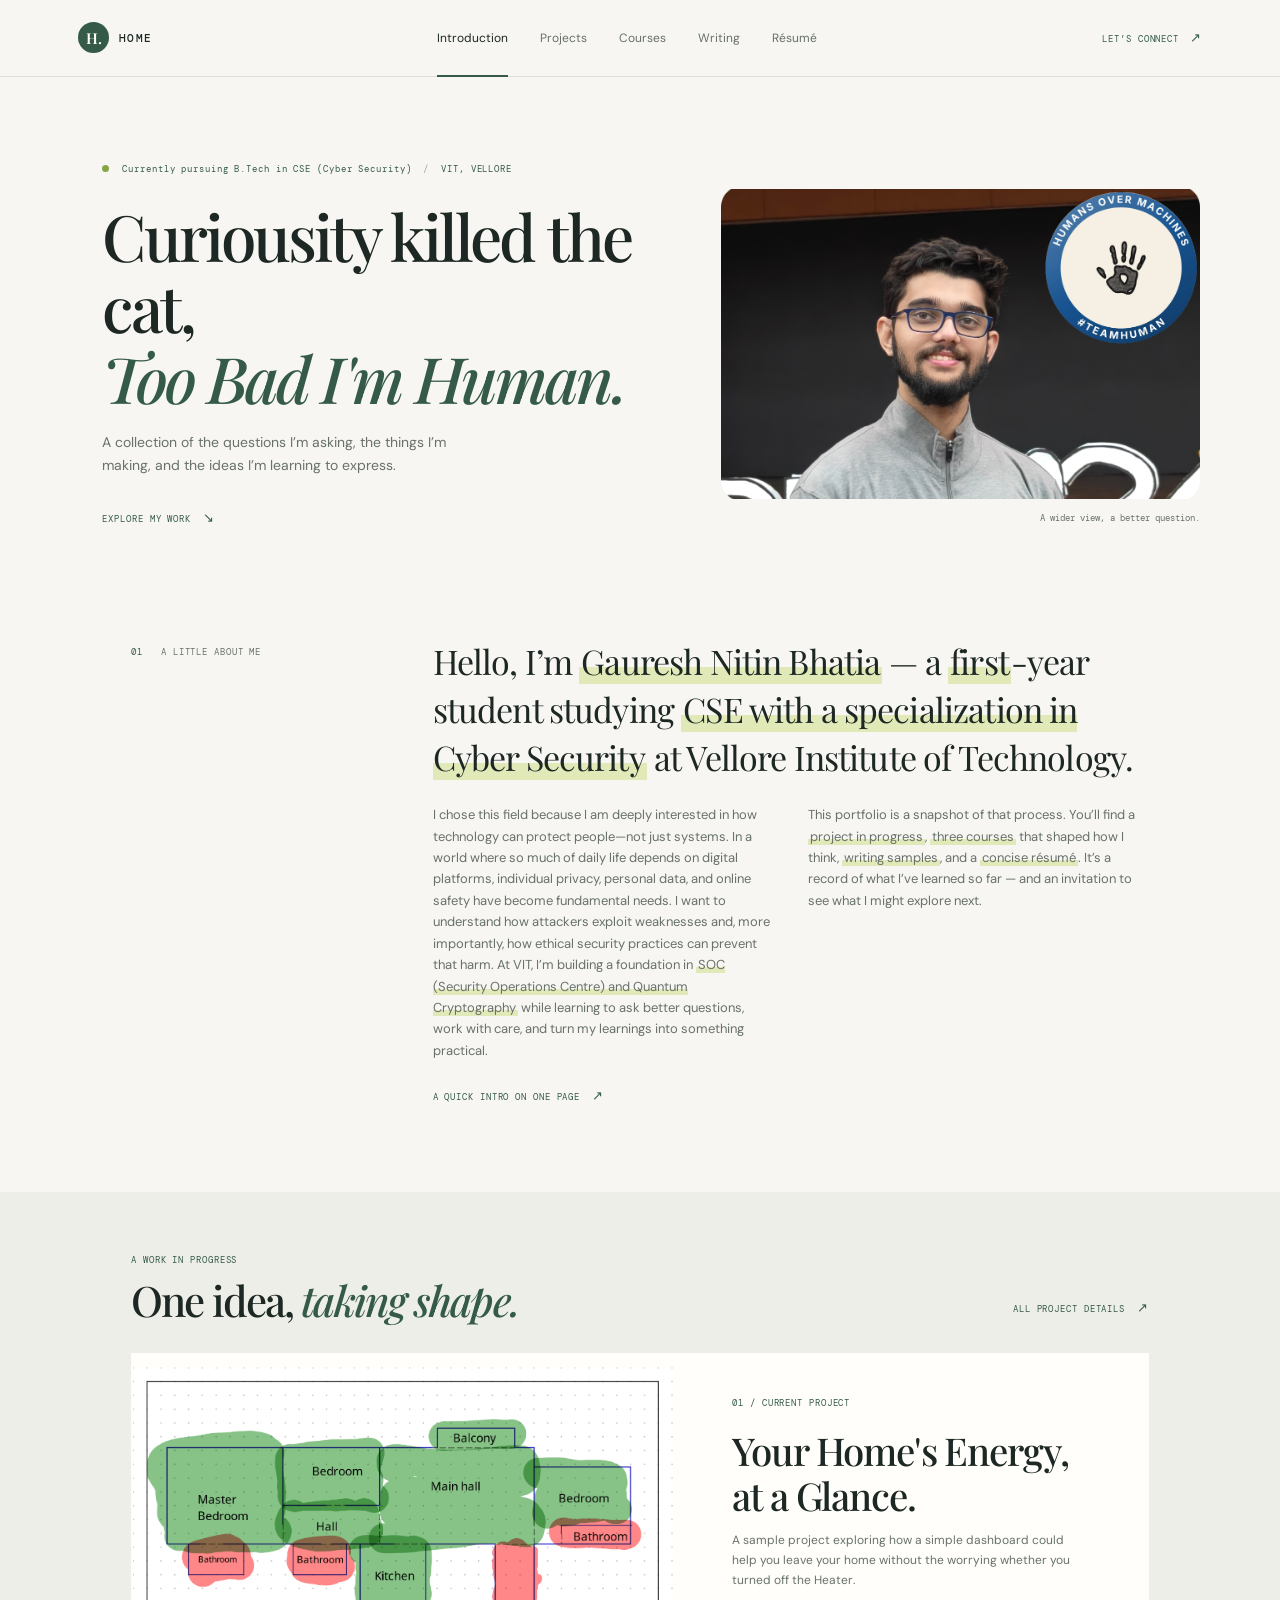
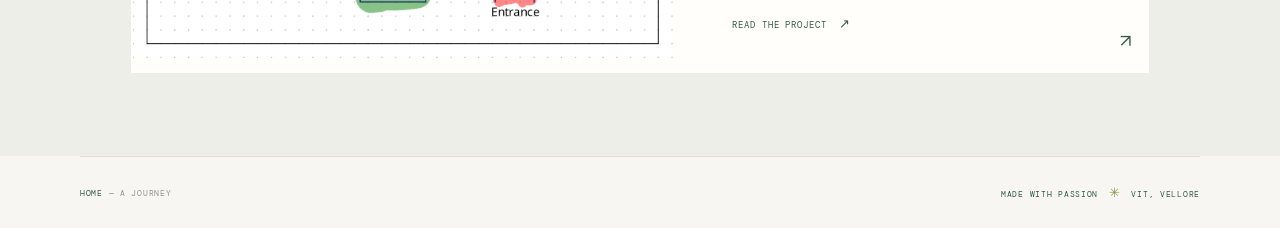
==== index.html @ a7b04013 "Index content finalized" ====
<!doctype html>
<html lang="en">
  <head>
    <meta charset="utf-8">
    <meta name="viewport" content="width=device-width, initial-scale=1">
    <meta name="description" content="A student portfolio introducing its author, interests, and selected work.">
    <title>Introduction — Home</title>
    <link rel="preconnect" href="https://fonts.googleapis.com">
    <link rel="preconnect" href="https://fonts.gstatic.com" crossorigin>
    <link href="https://fonts.googleapis.com/css2?family=DM+Mono:wght@400;500&family=DM+Sans:wght@400;500;600;700&family=Playfair+Display:wght@500;600;700&display=swap" rel="stylesheet">
    <link rel="stylesheet" href="styles.css">
  </head>
  <body>
    <header class="site-header">
      <a class="wordmark" href="index.html" aria-label="Home"><span class="wordmark-mark">H.</span> HOME</a>
      <nav class="site-nav" aria-label="Main navigation">
        <a class="active" aria-current="page" href="index.html">Introduction</a>
        <a href="projects.html">Projects</a>
        <a href="courses.html">Courses</a>
        <a href="writing.html">Writing</a>
        <a href="resume.html">Résumé</a>
      </nav>
      <a class="header-note" href="mailto:hello@example.com">LET’S CONNECT <span aria-hidden="true">↗</span></a>
    </header>

    <main>
      <section class="hero page-shell">
        <div class="hero-copy">
          <p class="eyebrow"><span class="status-dot"></span> Currently pursuing B.Tech in CSE (Cyber Security) <span class="eyebrow-divider">/</span> VIT, VELLORE</p>
          <h1>Curiousity killed the cat,<br><em>Too Bad I'm Human.</em></h1>
          <p class="hero-deck">A collection of the questions I’m asking, the things I’m making, and the ideas I’m learning to express.</p>
          <a class="text-link" href="projects.html">EXPLORE MY WORK <span aria-hidden="true">↘</span></a>
        </div>
        <div class="hero-art">
          <img src="assets/Index_photo.png" alt="Portrait of a student wearing glasses and a gray jacket, with a Humans Over Machines team badge">
          <span class="image-caption">A wider view, a better question.</span>
        </div>
      </section>

      <section class="intro-section page-shell">
        <div class="section-label"><span>01</span> A LITTLE ABOUT ME</div>
        <div class="intro-content">
          <p class="intro-lead">Hello, I’m <mark>Gauresh Nitin Bhatia</mark> — a <mark>first</mark>-year student studying <mark> CSE with a specialization in Cyber Security</mark> at Vellore Institute of Technology.</p>
          <div class="intro-columns">
            <p>I chose this field because I am deeply interested in how technology can protect people—not just systems. In a world where so much of daily life depends on digital platforms, individual privacy, personal data, and online safety have become fundamental needs. I want to understand how attackers exploit weaknesses and, more importantly, how ethical security practices can prevent that harm. At VIT, I’m building a foundation in <mark>SOC (Security Operations Centre) and Quantum Cryptography</mark> while learning to ask better questions, work with care, and turn my learnings into something practical.</p>
            <p>This portfolio is a snapshot of that process. You’ll find a <mark>project in progress</mark>, <mark>three courses</mark> that shaped how I think, <mark>writing samples</mark>, and a <mark>concise résumé</mark>. It’s a record of what I’ve learned so far — and an invitation to see what I might explore next.</p>
          </div>
          <a class="text-link" href="resume.html">A QUICK INTRO ON ONE PAGE <span aria-hidden="true">↗</span></a>
        </div>
      </section>

      <section class="featured-section">
        <div class="page-shell featured-inner">
          <div class="section-heading">
            <div>
              <p class="eyebrow">A WORK IN PROGRESS</p>
              <h2>One idea, <em>taking shape.</em></h2>
            </div>
            <a class="text-link" href="projects.html">ALL PROJECT DETAILS <span aria-hidden="true">↗</span></a>
          </div>
          <a class="feature-card" href="projects.html">
            <div class="feature-image">
              <img src="assets/Smart%20Exit%20Checklist%20Display.png" alt="Smart Exit Checklist Display project">
            </div>
            <div class="feature-copy">
              <p class="eyebrow">01 / CURRENT PROJECT</p>
              <h3>Your Home's Energy,<br>at a Glance.</h3>
              <p>A sample project exploring how a simple dashboard could help you leave your home without the worrying whether you turned off the Heater.</p>
              <span class="text-link">READ THE PROJECT <span aria-hidden="true">↗</span></span>
            </div>
            <span class="feature-arrow" aria-hidden="true">↗</span>
          </a>
        </div>
      </section>
    </main>

    <footer class="site-footer page-shell">
      <span>HOME <span class="footer-muted">— A JOURNEY</span></span>
      <span>MADE WITH PASSION <span aria-hidden="true">✳</span> VIT, VELLORE</span>
    </footer>
  </body>
</html>
---- styles.css ----
:root {
  color-scheme: light;
  --paper: #f7f6f2;
  --white: #fffefa;
  --ink: #1d2723;
  --muted: #68716b;
  --line: #dedfd8;
  --green: #355b48;
  --lime: #d3e469;
  --mono: "DM Mono", monospace;
  --sans: "DM Sans", sans-serif;
  --serif: "Playfair Display", Georgia, serif;
}

* { box-sizing: border-box; }

html { scroll-behavior: smooth; }

body {
  margin: 0;
  background: var(--paper);
  color: var(--ink);
  font-family: var(--sans);
  font-size: 15px;
  line-height: 1.65;
  -webkit-font-smoothing: antialiased;
}

a { color: inherit; }

.site-header {
  min-height: 76px;
  padding: 0 6.1%;
  display: flex;
  align-items: center;
  justify-content: space-between;
  gap: 30px;
  border-bottom: 1px solid var(--line);
}

.wordmark {
  display: inline-flex;
  align-items: center;
  gap: 10px;
  flex-shrink: 0;
  color: var(--ink);
  font: 500 11px var(--mono);
  letter-spacing: .12em;
  text-decoration: none;
}

.wordmark-mark {
  display: grid;
  width: 31px;
  height: 31px;
  place-items: center;
  border-radius: 50%;
  background: var(--green);
  color: var(--white);
  font: 600 15px var(--serif);
  letter-spacing: 0;
}

.site-nav { display: flex; align-items: center; gap: clamp(16px, 2.5vw, 36px); }

.site-nav a {
  position: relative;
  padding: 29px 0 27px;
  color: #67706a;
  font-size: 12px;
  text-decoration: none;
  transition: color .2s ease;
}

.site-nav a:hover, .site-nav a.active { color: var(--ink); }

.site-nav a.active::after {
  position: absolute;
  right: 0;
  bottom: -1px;
  left: 0;
  height: 2px;
  background: var(--green);
  content: "";
}

.header-note, .eyebrow, .text-link, .section-label, .project-number, .detail-number, .project-tags, .learning-points span, .cover-kicker, .cover-title > span, .resume-section > h3, .resume-date, .sample-attachment {
  font-family: var(--mono);
  font-size: 9px;
  letter-spacing: .1em;
}

.header-note {
  flex-shrink: 0;
  color: var(--green);
  font-size: 9px;
  text-decoration: none;
}

.header-note span { padding-left: 5px; font-size: 13px; }
.page-shell { width: min(1120px, 87.8%); margin-right: auto; margin-left: auto; }

.hero {
  min-height: 490px;
  padding-top: 81px;
  padding-bottom: 76px;
  display: grid;
  grid-template-columns: 1.08fr .92fr;
  align-items: center;
  gap: 7%;
}

.hero-copy { padding: 5px 0 0 4%; }
.eyebrow { margin: 0; color: var(--green); line-height: 1.5; }
.status-dot { display: inline-block; width: 7px; height: 7px; margin-right: 7px; border-radius: 50%; background: #88a546; }
.eyebrow-divider { padding: 0 6px; color: #a4a9a0; }

h1, h2, h3, p, figure { margin-top: 0; }

h1, .section-heading h2, .project-title-row h2 {
  font-family: var(--serif);
  font-weight: 500;
  letter-spacing: -.045em;
}

.hero h1 {
  margin: 24px 0 18px;
  font-size: clamp(42px, 5vw, 66px);
  line-height: 1.11;
}

h1 em, h2 em { color: var(--green); font-weight: 500; }
.hero-deck { max-width: 390px; margin-bottom: 27px; color: var(--muted); font-size: 14px; }

.text-link {
  display: inline-block;
  color: var(--green);
  text-decoration: none;
}

.text-link span { padding-left: 6px; font-size: 13px; transition: padding .2s ease; }
.text-link:hover span { padding-left: 10px; }

.hero-art { position: relative; min-height: 310px; }
.hero-art img { display: block; width: 100%; height: 310px; object-fit: cover; }
.image-caption { position: absolute; right: 0; bottom: -25px; color: var(--muted); font: 9px var(--mono); }
.hero-index { position: absolute; top: 14px; right: 14px; padding: 7px 10px; background: var(--white); color: var(--ink); font: 9px var(--mono); }

.intro-section {
  padding: 33px 4% 84px;
  display: grid;
  grid-template-columns: .7fr 2fr;
  gap: 5%;
}

.section-label { padding-top: 7px; color: var(--muted); }
.section-label span { margin-right: 12px; color: var(--green); }
.intro-lead { max-width: 760px; margin-bottom: 23px; font-family: var(--serif); font-size: clamp(23px, 3vw, 34px); line-height: 1.4; letter-spacing: -.025em; }
mark { padding: 0 2px; background: linear-gradient(transparent 62%, #e1e9b9 62%); color: inherit; }
.intro-columns { display: grid; grid-template-columns: 1fr 1fr; gap: 35px; margin-bottom: 22px; color: var(--muted); font-size: 13px; }
.intro-columns p { margin-bottom: 0; }

.featured-section { padding: 62px 0 83px; background: #eeeee8; }
.featured-inner { padding: 0 4%; }
.section-heading { margin-bottom: 28px; display: flex; align-items: end; justify-content: space-between; gap: 20px; }
.section-heading h2 { margin: 7px 0 0; font-size: clamp(29px, 3.4vw, 42px); line-height: 1.2; }
.section-heading > .text-link { margin-bottom: 7px; }

.feature-card { position: relative; display: grid; grid-template-columns: 1.15fr 1fr; background: var(--white); color: var(--ink); text-decoration: none; }
.feature-image { min-height: 310px; overflow: hidden; }
.feature-image img { display: block; width: 100%; height: 100%; min-height: 310px; object-fit: cover; transition: transform .5s ease; }
.feature-card:hover .feature-image img { transform: scale(1.025); }
.feature-copy { padding: 44px 12% 38px; align-self: center; }
.feature-copy h3 { margin: 17px 0 13px; font: 500 clamp(29px, 3vw, 39px)/1.18 var(--serif); letter-spacing: -.03em; }
.feature-copy > p:not(.eyebrow) { margin-bottom: 20px; color: var(--muted); font-size: 12px; }
.feature-arrow { position: absolute; right: 18px; bottom: 17px; color: var(--green); font-size: 18px; }

.interior-page { padding-top: 76px; padding-bottom: 88px; }
.page-heading { max-width: 760px; margin-bottom: 45px; }
.page-heading h1 { margin: 15px 0 10px; font-size: clamp(42px, 5vw, 59px); line-height: 1.15; }
.page-intro { max-width: 570px; margin: 0; color: var(--muted); font-size: 14px; }

.project-feature { padding: 0 4%; }
.project-photo { margin: 0 0 43px; }
.project-photo img { display: block; width: 100%; height: clamp(260px, 42vw, 480px); object-fit: cover; }
.project-photo figcaption { margin-top: 9px; color: var(--muted); font-size: 10px; }
.project-title-row { display: flex; align-items: end; justify-content: space-between; padding-bottom: 26px; border-bottom: 1px solid var(--line); }
.project-title-row h2 { margin: 12px 0 0; font-size: clamp(38px, 5vw, 58px); line-height: 1.09; }
.project-number { padding-bottom: 8px; color: var(--muted); }
.project-details { padding-top: 9px; }
.detail-block { padding: 25px 0; display: grid; grid-template-columns: 90px 1fr; gap: 15px; border-bottom: 1px solid var(--line); }
.detail-number { padding-top: 5px; color: var(--green); }
.detail-block h3 { margin: 0 0 5px; font: 500 20px var(--serif); }
.detail-block p { max-width: 690px; margin: 0; color: var(--muted); font-size: 13px; }
.project-tags { padding-top: 23px; display: flex; flex-wrap: wrap; gap: 9px; }
.project-tags span { padding: 8px 11px; border: 1px solid var(--line); color: var(--green); }
.note-card { margin: 35px 4% 0; padding: 19px 22px; display: flex; align-items: start; gap: 15px; background: #eeeee8; }
.note-icon { color: var(--green); font-size: 17px; }
.note-card p { margin: 0; color: var(--muted); font-size: 12px; }
.note-card strong { color: var(--ink); }

.course-list { border-top: 1px solid var(--line); }
.course-item { padding: 28px 15px 31px 4%; display: grid; grid-template-columns: 65px 1fr 25px; gap: 15px; border-bottom: 1px solid var(--line); }
.course-index { padding-top: 3px; color: var(--green); font: 11px var(--mono); }
.course-main h2 { margin: 8px 0 8px; font: 500 27px var(--serif); letter-spacing: -.02em; }
.course-description { max-width: 700px; margin-bottom: 17px; color: var(--muted); font-size: 13px; }
.course-description strong { color: var(--ink); font-weight: 500; }
.learning-points { max-width: 700px; display: grid; grid-template-columns: 1fr 1fr; gap: 25px; }
.learning-points span { color: var(--green); }
.learning-points p { margin: 4px 0 0; color: var(--muted); font-size: 12px; }
.course-mark { color: var(--green); font-size: 17px; }
.template-note { margin: 22px 4% 0; color: var(--muted); font-size: 11px; }

.writing-grid { display: grid; grid-template-columns: 1fr 1fr; gap: 30px; }
.writing-sample { min-width: 0; }
.writing-cover { position: relative; min-height: 350px; padding: 23px 25px; display: flex; flex-direction: column; justify-content: space-between; overflow: hidden; color: var(--white); background: #365646; }
.subject-cover { background: #a75136; }
.cover-kicker { position: relative; z-index: 1; display: flex; justify-content: space-between; color: rgba(255,255,255,.82); }
.cover-decoration { position: absolute; top: 20px; right: 24px; color: rgba(231,237,196,.17); font: 270px/.9 var(--serif); }
.subject-decoration { top: 58px; right: 30px; font: 150px/.9 var(--serif); }
.cover-title { position: relative; z-index: 1; }
.cover-title > span { color: var(--lime); }
.subject-cover .cover-title > span { color: #f1c89d; }
.cover-title h2 { margin: 10px 0 0; font: 500 clamp(29px, 3vw, 40px)/1.12 var(--serif); letter-spacing: -.03em; }
.cover-meta { position: relative; z-index: 1; padding-top: 15px; display: flex; justify-content: space-between; gap: 12px; border-top: 1px solid rgba(255,255,255,.28); color: rgba(255,255,255,.69); font: 8px/1.6 var(--mono); letter-spacing: .08em; }
.cover-meta strong { color: var(--white); font-size: 9px; font-weight: 400; }
.writing-caption { padding: 20px 2px 0; }
.writing-caption h3 { margin: 7px 0 12px; font: 500 22px var(--serif); }
.writing-caption > p:not(.eyebrow) { margin: 0 0 9px; color: var(--muted); font-size: 12px; }
.writing-caption > p strong { color: var(--ink); font-weight: 600; }
.sample-attachment { margin-top: 19px; padding-top: 13px; display: flex; justify-content: space-between; gap: 10px; border-top: 1px solid var(--line); color: var(--green); font-size: 8px; }
.sample-attachment span { color: var(--muted); font: 10px var(--sans); letter-spacing: 0; }

.resume-toolbar { margin-bottom: 25px; display: flex; align-items: end; justify-content: space-between; gap: 20px; }
.resume-toolbar .page-heading { margin-bottom: 0; }
.print-button { padding: 11px 14px; border: 1px solid var(--green); background: transparent; color: var(--green); font: 9px var(--mono); letter-spacing: .08em; cursor: pointer; }
.print-button span { padding-left: 8px; font-size: 12px; }
.print-button:hover { background: var(--green); color: var(--white); }
.resume-sheet { max-width: 850px; margin: 0 auto; padding: clamp(26px, 5vw, 53px); background: var(--white); box-shadow: 0 8px 35px rgba(29,39,35,.06); }
.resume-header { padding-bottom: 19px; display: flex; align-items: start; justify-content: space-between; gap: 20px; border-bottom: 1px solid var(--line); }
.resume-header h2 { margin: 5px 0 1px; font: 500 34px var(--serif); letter-spacing: -.03em; }
.resume-tagline { margin: 0; color: var(--muted); font-size: 11px; }
.resume-contact { display: flex; flex-direction: column; align-items: end; color: var(--muted); font-size: 10px; line-height: 1.8; }
.resume-contact a { color: var(--green); text-decoration: none; }
.resume-section { padding: 17px 0 15px; border-bottom: 1px solid var(--line); }
.resume-section > h3 { margin: 0 0 11px; color: var(--green); font-weight: 500; }
.resume-entry { display: flex; justify-content: space-between; gap: 18px; }
.resume-entry > div { display: flex; flex-direction: column; }
.resume-entry strong { font-size: 12px; font-weight: 600; }
.resume-entry span:not(.resume-date) { color: var(--muted); font-size: 10px; }
.resume-entry p { margin: 4px 0 0; color: var(--muted); font-size: 10px; }
.resume-date { flex-shrink: 0; color: var(--muted); font-size: 8px; }
.resume-skills p { margin: 4px 0; color: var(--muted); font-size: 10px; }
.resume-skills strong { display: inline-block; min-width: 105px; color: var(--ink); font-size: 10px; }
.resume-footnote { margin: 16px 0 0; color: var(--muted); font-size: 9px; }

.site-footer { min-height: 72px; display: flex; align-items: center; justify-content: space-between; gap: 16px; border-top: 1px solid var(--line); color: var(--green); font: 8px var(--mono); letter-spacing: .09em; }
.site-footer > span:last-child span { padding: 0 5px; color: #879b45; font-size: 13px; }
.footer-muted { color: #90978e; }

@media (max-width: 800px) {
  .site-header { padding: 14px 6%; flex-wrap: wrap; gap: 6px 20px; }
  .site-nav { order: 3; width: 100%; justify-content: space-between; gap: 12px; }
  .site-nav a { padding: 10px 0; font-size: 11px; }
  .site-header .header-note { margin-left: auto; }
  .hero { min-height: 420px; gap: 5%; }
  .hero-copy { padding-left: 0; }
  .intro-section { padding-right: 0; padding-left: 0; }
  .featured-inner { padding-right: 0; padding-left: 0; }
  .feature-copy { padding: 34px 9%; }
}

@media (max-width: 600px) {
  .page-shell { width: 88%; }
  .site-header { padding: 12px 6%; }
  .wordmark { font-size: 9px; }
  .site-nav { overflow-x: auto; justify-content: flex-start; gap: 21px; }
  .site-nav a { flex-shrink: 0; font-size: 10px; }
  .header-note { font-size: 8px; }
  .hero { padding-top: 53px; padding-bottom: 56px; grid-template-columns: 1fr; gap: 34px; }
  .hero h1 { font-size: clamp(43px, 11vw, 58px); }
  .hero-art, .hero-art img { min-height: 230px; height: 230px; }
  .intro-section { padding-top: 18px; padding-bottom: 61px; grid-template-columns: 1fr; gap: 16px; }
  .intro-columns { grid-template-columns: 1fr; gap: 14px; }
  .featured-section { padding: 48px 0 58px; }
  .section-heading { align-items: start; flex-direction: column; }
  .feature-card { grid-template-columns: 1fr; }
  .feature-image, .feature-image img { min-height: 220px; height: 220px; }
  .feature-copy { padding: 29px 8% 36px; }
  .interior-page { padding-top: 54px; padding-bottom: 61px; }
  .page-heading { margin-bottom: 34px; }
  .page-heading h1 { font-size: 43px; }
  .project-feature { padding: 0; }
  .project-photo { margin-bottom: 28px; }
  .project-title-row h2 { font-size: 42px; }
  .project-number { font-size: 8px; }
  .detail-block { grid-template-columns: 38px 1fr; gap: 10px; }
  .note-card { margin-right: 0; margin-left: 0; }
  .course-item { padding-right: 0; padding-left: 0; grid-template-columns: 34px 1fr 17px; gap: 9px; }
  .course-main h2 { font-size: 23px; }
  .learning-points { grid-template-columns: 1fr; gap: 11px; }
  .template-note { margin-right: 0; margin-left: 0; }
  .writing-grid { grid-template-columns: 1fr; gap: 37px; }
  .writing-cover { min-height: 330px; }
  .resume-toolbar { align-items: start; flex-direction: column; }
  .resume-sheet { padding: 23px 19px; }
  .resume-header { flex-direction: column; }
  .resume-contact { align-items: start; }
  .resume-entry { gap: 8px; }
  .resume-skills strong { min-width: 91px; }
  .site-footer { min-height: 78px; align-items: start; justify-content: center; flex-direction: column; gap: 7px; font-size: 7px; }
}

@media print {
  @page { size: A4; margin: 14mm; }
  body { background: #fff; font-size: 10px; }
  .site-header, .site-footer, .resume-toolbar .page-heading, .print-button { display: none; }
  .page-shell, .interior-page { width: 100%; padding: 0; }
  .resume-toolbar { margin: 0; }
  .resume-sheet { max-width: none; padding: 0; box-shadow: none; }
  .resume-header { padding-bottom: 12px; }
  .resume-header h2 { font-size: 28px; }
  .resume-section { padding: 11px 0 9px; }
  .resume-footnote { margin-top: 10px; }
}
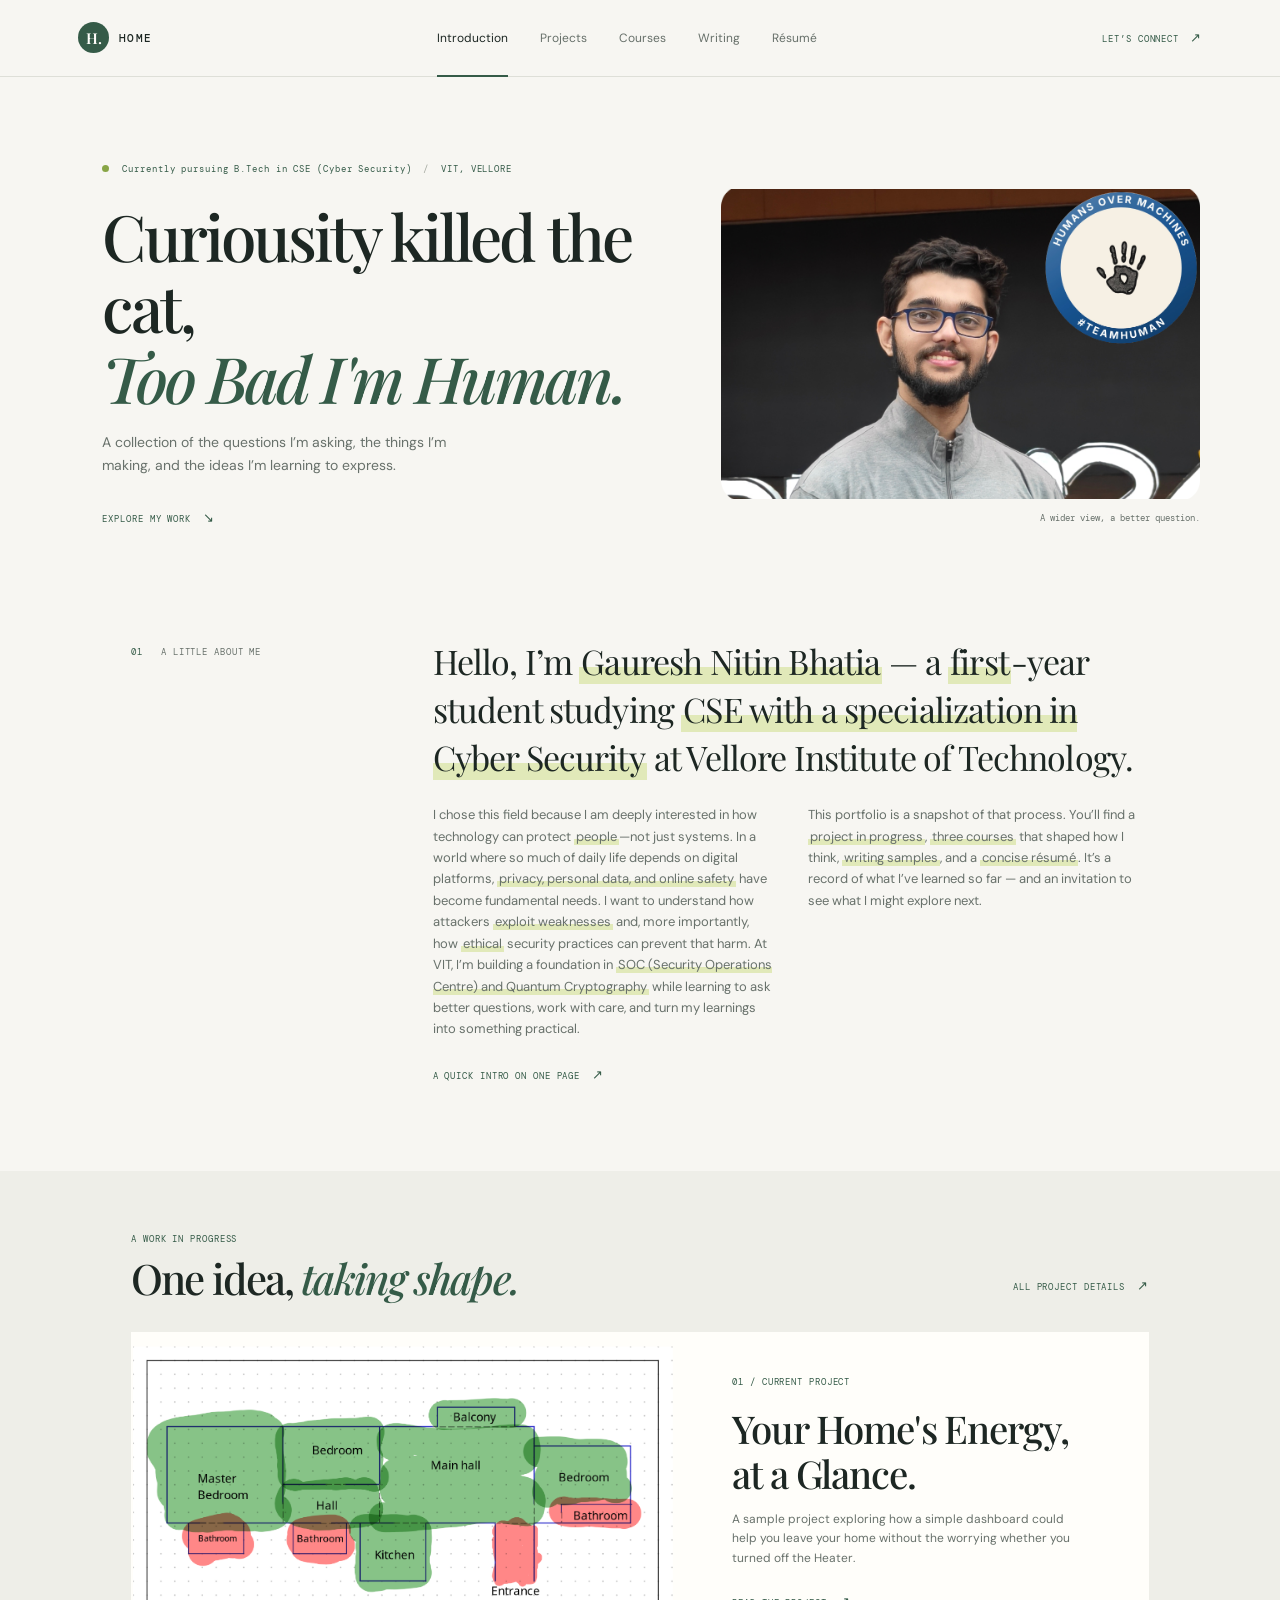
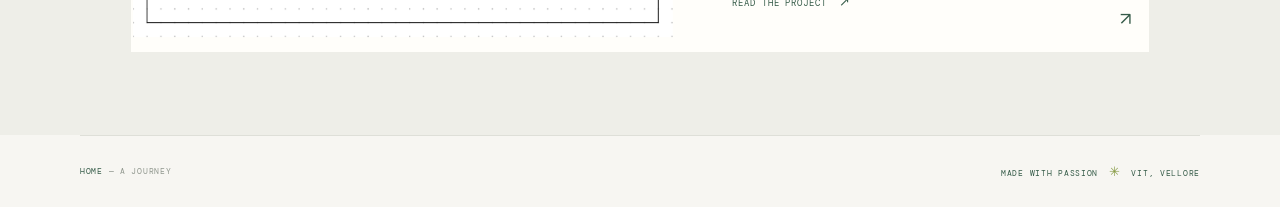
==== commit 8afe840d: "Highlights in lil abt me" ====
--- a/index.html
+++ b/index.html
@@ -42,7 +42,7 @@
         <div class="intro-content">
           <p class="intro-lead">Hello, I’m <mark>Gauresh Nitin Bhatia</mark> — a <mark>first</mark>-year student studying <mark> CSE with a specialization in Cyber Security</mark> at Vellore Institute of Technology.</p>
           <div class="intro-columns">
-            <p>I chose this field because I am deeply interested in how technology can protect people—not just systems. In a world where so much of daily life depends on digital platforms, individual privacy, personal data, and online safety have become fundamental needs. I want to understand how attackers exploit weaknesses and, more importantly, how ethical security practices can prevent that harm. At VIT, I’m building a foundation in <mark>SOC (Security Operations Centre) and Quantum Cryptography</mark> while learning to ask better questions, work with care, and turn my learnings into something practical.</p>
+            <p>I chose this field because I am deeply interested in how technology can protect <mark>people</mark>—not just systems. In a world where so much of daily life depends on digital platforms, <mark>privacy, personal data, and online safety</mark> have become fundamental needs. I want to understand how attackers <mark>exploit weaknesses</mark> and, more importantly, how <mark>ethical</mark> security practices can prevent that harm. At VIT, I’m building a foundation in <mark>SOC (Security Operations Centre) and Quantum Cryptography</mark> while learning to ask better questions, work with care, and turn my learnings into something practical.</p>
             <p>This portfolio is a snapshot of that process. You’ll find a <mark>project in progress</mark>, <mark>three courses</mark> that shaped how I think, <mark>writing samples</mark>, and a <mark>concise résumé</mark>. It’s a record of what I’ve learned so far — and an invitation to see what I might explore next.</p>
           </div>
           <a class="text-link" href="resume.html">A QUICK INTRO ON ONE PAGE <span aria-hidden="true">↗</span></a>
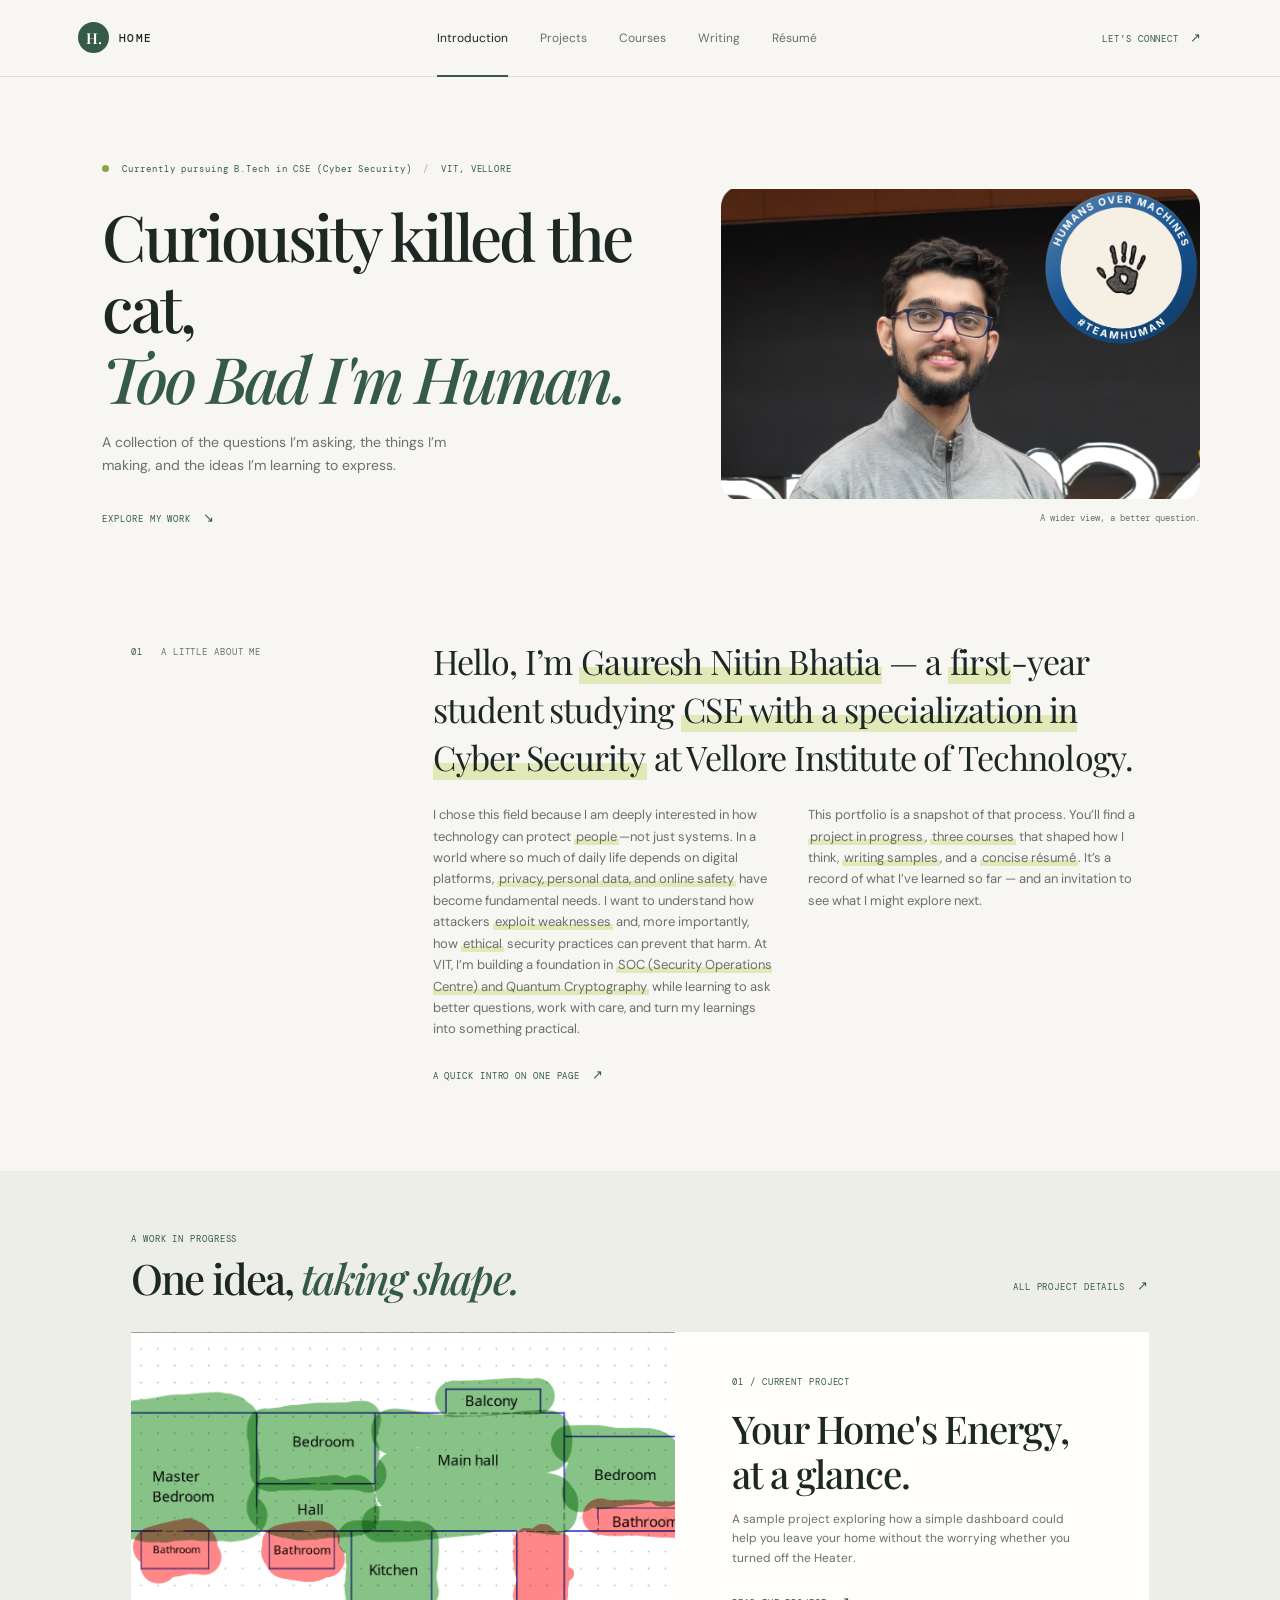
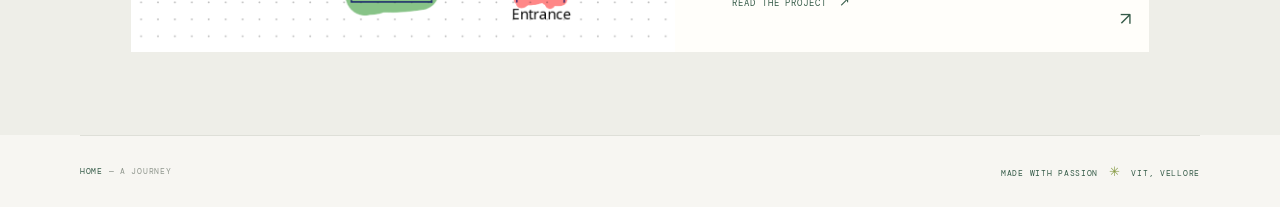
==== commit 8d82f89e: "Projects writing completed" ====
--- a/index.html
+++ b/index.html
@@ -64,7 +64,7 @@
             </div>
             <div class="feature-copy">
               <p class="eyebrow">01 / CURRENT PROJECT</p>
-              <h3>Your Home's Energy,<br>at a Glance.</h3>
+              <h3>Your Home's Energy,<br>at a glance.</h3>
               <p>A sample project exploring how a simple dashboard could help you leave your home without the worrying whether you turned off the Heater.</p>
               <span class="text-link">READ THE PROJECT <span aria-hidden="true">↗</span></span>
             </div>
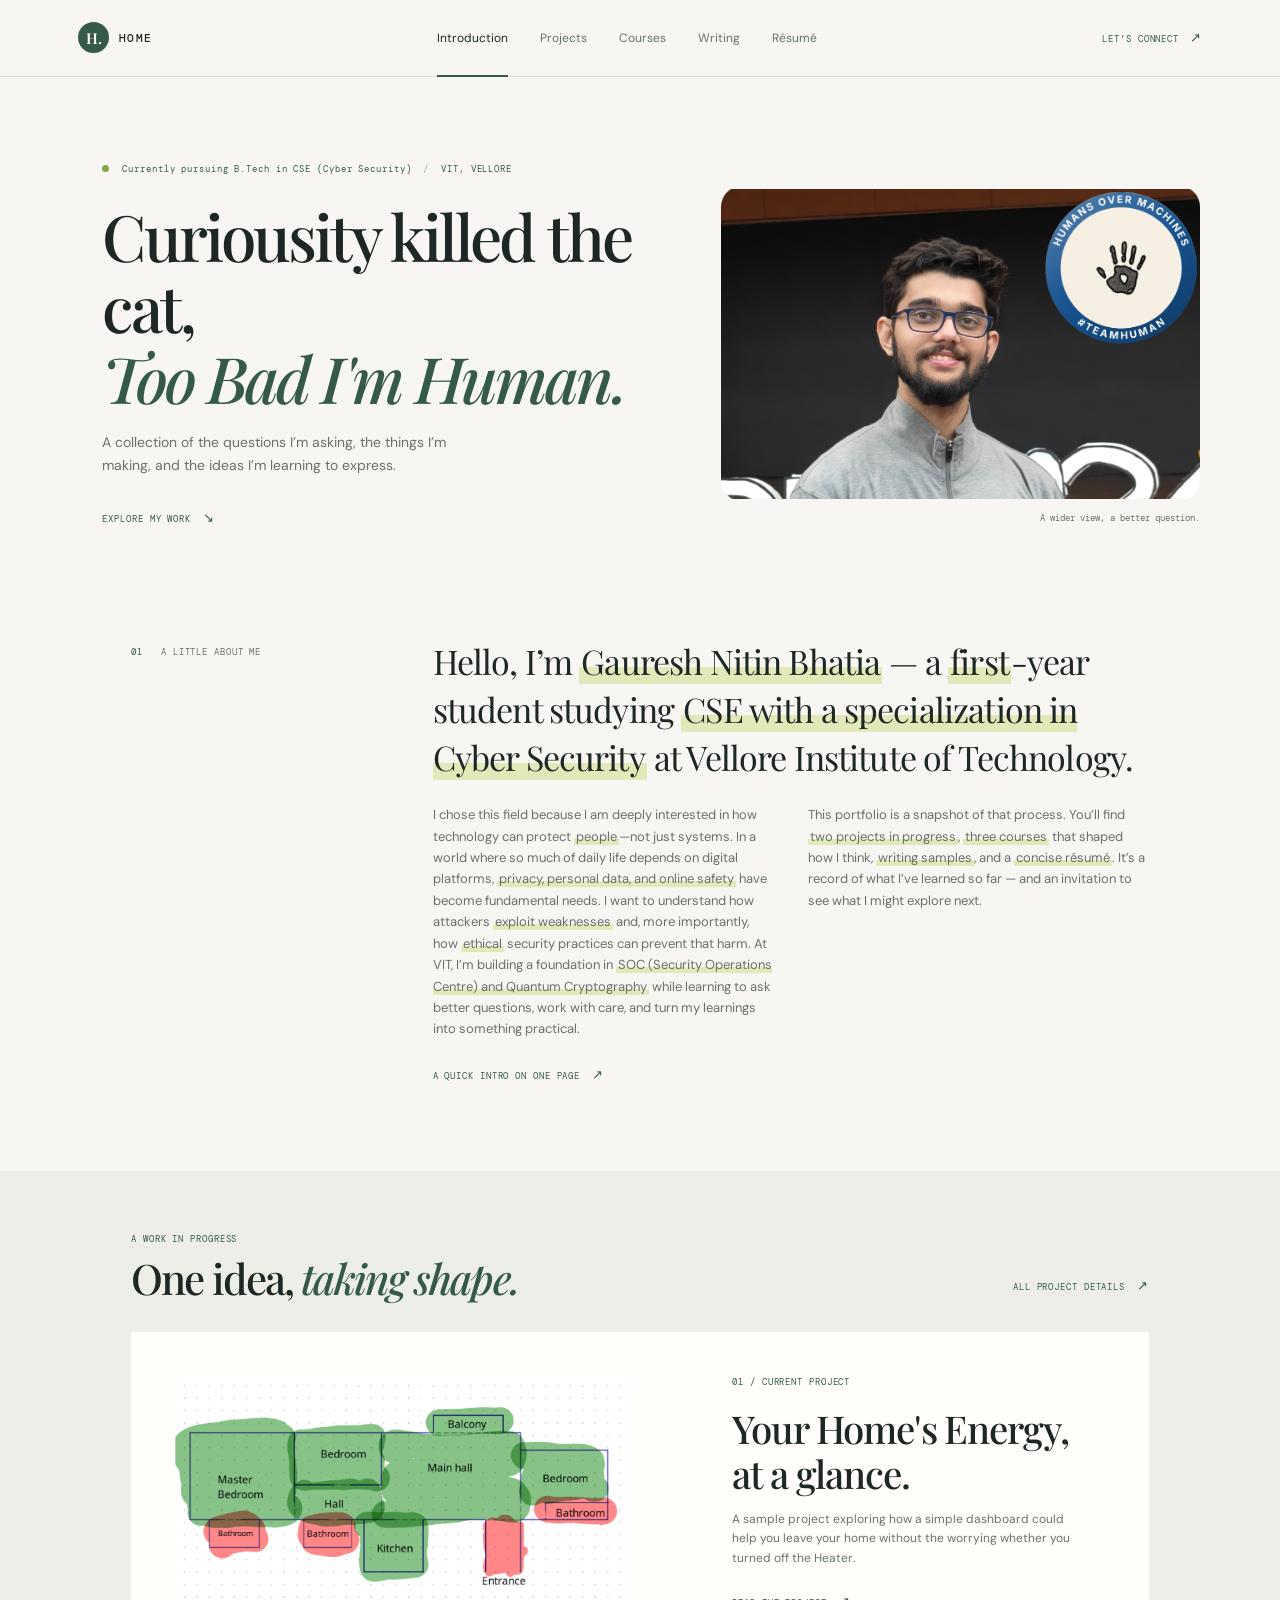
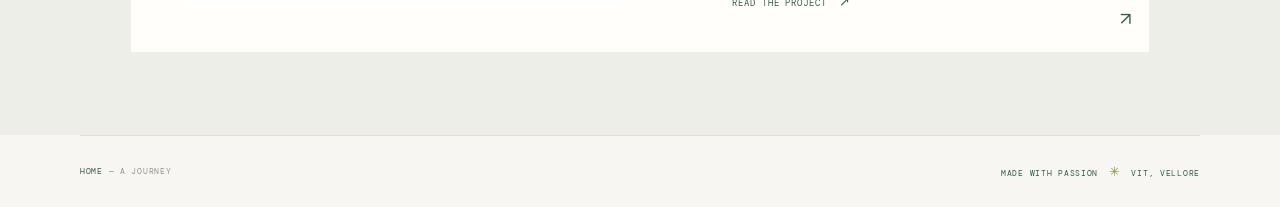
==== commit f52b35f6: "Writing done, re-vitalized some text in projects, added LinXray to projects" ====
--- a/index.html
+++ b/index.html
@@ -43,7 +43,7 @@
           <p class="intro-lead">Hello, I’m <mark>Gauresh Nitin Bhatia</mark> — a <mark>first</mark>-year student studying <mark> CSE with a specialization in Cyber Security</mark> at Vellore Institute of Technology.</p>
           <div class="intro-columns">
             <p>I chose this field because I am deeply interested in how technology can protect <mark>people</mark>—not just systems. In a world where so much of daily life depends on digital platforms, <mark>privacy, personal data, and online safety</mark> have become fundamental needs. I want to understand how attackers <mark>exploit weaknesses</mark> and, more importantly, how <mark>ethical</mark> security practices can prevent that harm. At VIT, I’m building a foundation in <mark>SOC (Security Operations Centre) and Quantum Cryptography</mark> while learning to ask better questions, work with care, and turn my learnings into something practical.</p>
-            <p>This portfolio is a snapshot of that process. You’ll find a <mark>project in progress</mark>, <mark>three courses</mark> that shaped how I think, <mark>writing samples</mark>, and a <mark>concise résumé</mark>. It’s a record of what I’ve learned so far — and an invitation to see what I might explore next.</p>
+            <p>This portfolio is a snapshot of that process. You’ll find <mark>two projects in progress</mark>, <mark>three courses</mark> that shaped how I think, <mark>writing samples</mark>, and a <mark>concise résumé</mark>. It’s a record of what I’ve learned so far — and an invitation to see what I might explore next.</p>
           </div>
           <a class="text-link" href="resume.html">A QUICK INTRO ON ONE PAGE <span aria-hidden="true">↗</span></a>
         </div>
--- a/styles.css
+++ b/styles.css
@@ -182,10 +182,14 @@
 
 .project-feature { padding: 0 4%; }
 .project-photo { margin: 0 0 43px; }
+.project-photo-spaced { margin-top: 100px; }
 .project-photo img { display: block; width: 100%; height: clamp(260px, 42vw, 480px); object-fit: cover; }
+.project-photo-spaced img { height: auto; object-fit: contain; }
 .project-photo figcaption { margin-top: 9px; color: var(--muted); font-size: 10px; }
 .project-title-row { display: flex; align-items: end; justify-content: space-between; padding-bottom: 26px; border-bottom: 1px solid var(--line); }
 .project-title-row h2 { margin: 12px 0 0; font-size: clamp(38px, 5vw, 58px); line-height: 1.09; }
+.project-name { color: #a75136; }
+.project-subtitle { margin: 8px 0 0; color: var(--muted); font: 500 20px/1.35 var(--serif); }
 .project-number { padding-bottom: 8px; color: var(--muted); }
 .project-details { padding-top: 9px; }
 .detail-block { padding: 25px 0; display: grid; grid-template-columns: 90px 1fr; gap: 15px; border-bottom: 1px solid var(--line); }
@@ -200,9 +204,15 @@
 .note-card strong { color: var(--ink); }
 
 .course-list { border-top: 1px solid var(--line); }
-.course-item { padding: 28px 15px 31px 4%; display: grid; grid-template-columns: 65px 1fr 25px; gap: 15px; border-bottom: 1px solid var(--line); }
+.course-item { position: relative; padding: 28px 15px 31px 4%; display: grid; grid-template-columns: 65px 1fr 25px; gap: 15px; border-bottom: 1px solid var(--line); transition: transform .3s cubic-bezier(.34, 1.56, .64, 1), background-color .2s ease, box-shadow .2s ease; }
+.course-item:hover, .course-item:focus-within { z-index: 1; transform: translateY(-5px); background: var(--white); box-shadow: 0 8px 22px rgba(29,39,35,.08); }
 .course-index { padding-top: 3px; color: var(--green); font: 11px var(--mono); }
 .course-main h2 { margin: 8px 0 8px; font: 500 27px var(--serif); letter-spacing: -.02em; }
+.course-main h2 a { color: inherit; text-decoration: none; }
+.course-main h2 a::after { position: absolute; inset: 0; content: ""; }
+.course-main h2 a:hover { color: var(--green); }
+.course-main h2 a:focus-visible { outline: none; }
+.course-main h2 a:focus-visible::after { outline: 2px solid var(--green); outline-offset: 4px; }
 .course-description { max-width: 700px; margin-bottom: 17px; color: var(--muted); font-size: 13px; }
 .course-description strong { color: var(--ink); font-weight: 500; }
 .learning-points { max-width: 700px; display: grid; grid-template-columns: 1fr 1fr; gap: 25px; }
@@ -210,6 +220,11 @@
 .learning-points p { margin: 4px 0 0; color: var(--muted); font-size: 12px; }
 .course-mark { color: var(--green); font-size: 17px; }
 .template-note { margin: 22px 4% 0; color: var(--muted); font-size: 11px; }
+
+@media (prefers-reduced-motion: reduce) {
+  .course-item { transition: none; }
+  .course-item:hover, .course-item:focus-within { transform: none; }
+}
 
 .writing-grid { display: grid; grid-template-columns: 1fr 1fr; gap: 30px; }
 .writing-sample { min-width: 0; }
@@ -230,6 +245,11 @@
 .writing-caption > p strong { color: var(--ink); font-weight: 600; }
 .sample-attachment { margin-top: 19px; padding-top: 13px; display: flex; justify-content: space-between; gap: 10px; border-top: 1px solid var(--line); color: var(--green); font-size: 8px; }
 .sample-attachment span { color: var(--muted); font: 10px var(--sans); letter-spacing: 0; }
+.poem-text { margin-top: 12px; padding: 22px 24px; background: #f3f1e9; color: var(--ink); font: 15px/1.65 var(--serif); }
+.poem-text p { margin: 0 0 18px; }
+.poem-text p:last-child { margin-bottom: 0; }
+.model-equations { padding: 12px 15px; background: #f3f1e9; color: var(--ink) !important; font: 14px/1.7 var(--mono); }
+.writing-caption code { color: var(--green); font-size: .95em; }
 
 .resume-toolbar { margin-bottom: 25px; display: flex; align-items: end; justify-content: space-between; gap: 20px; }
 .resume-toolbar .page-heading { margin-bottom: 0; }
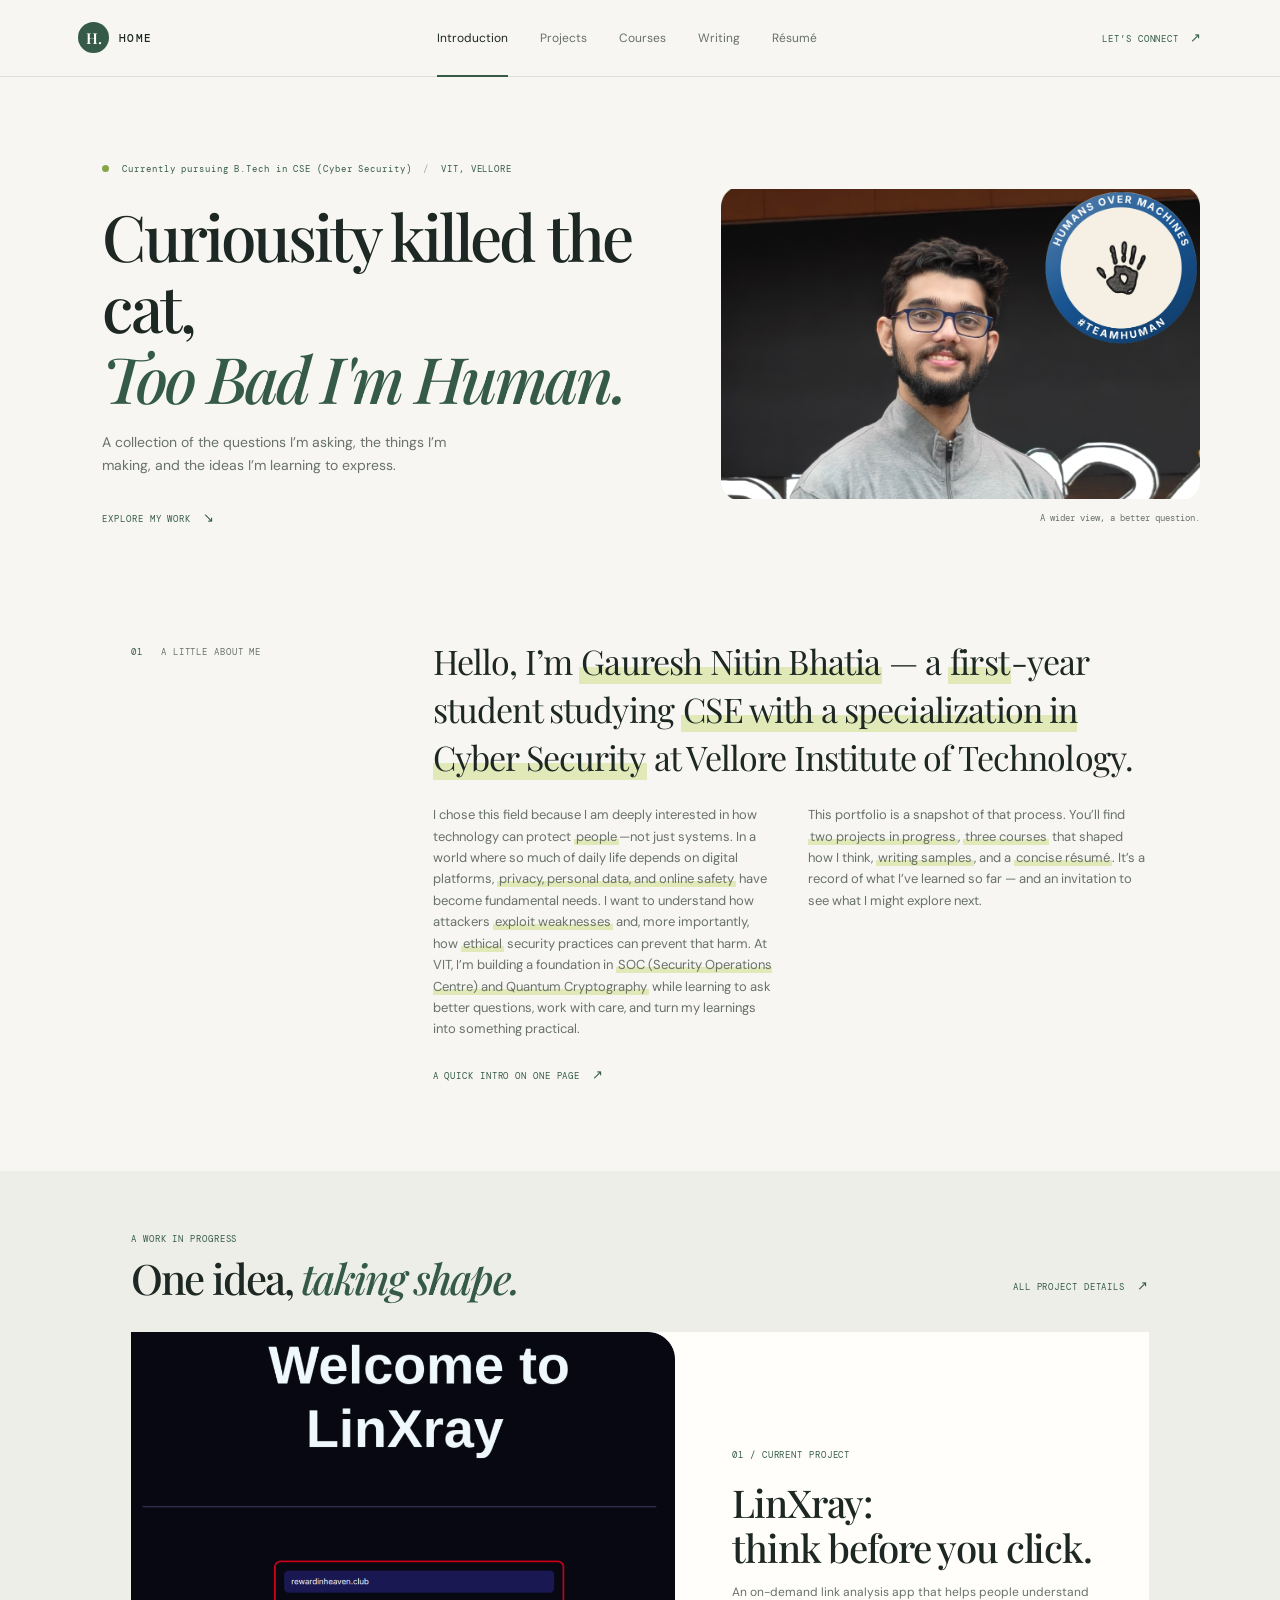
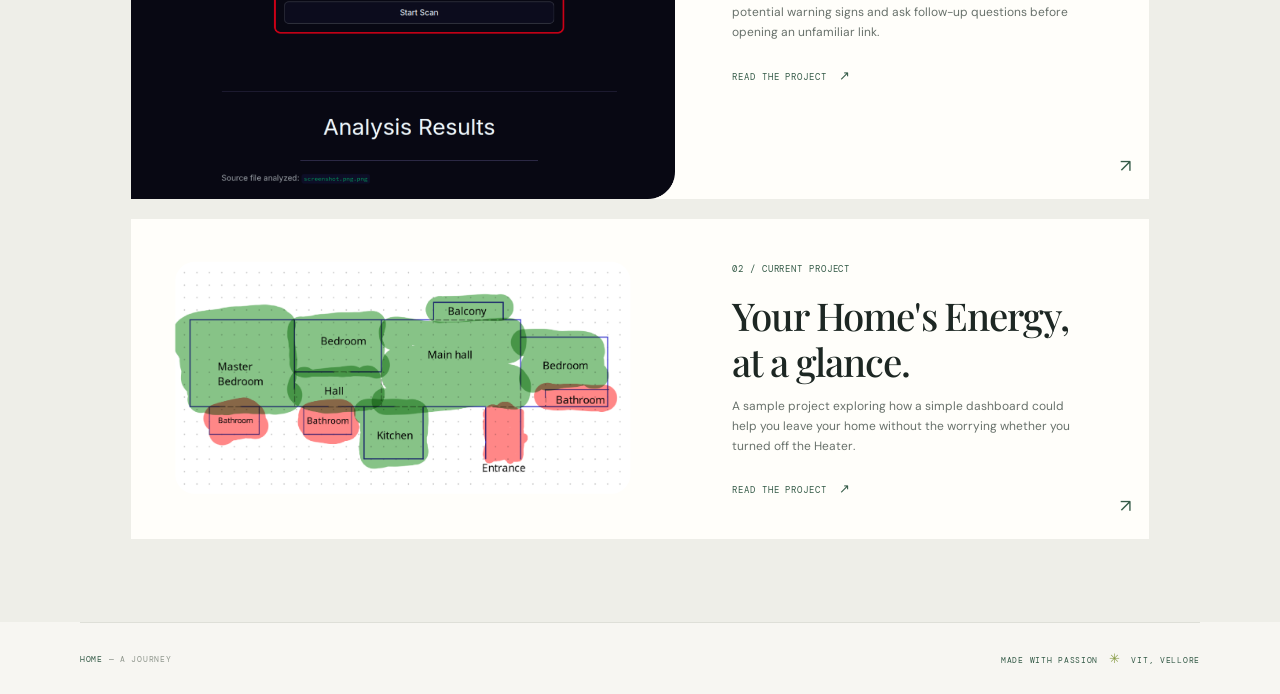
==== commit 201c71ce: "Added stff to index" ====
--- a/index.html
+++ b/index.html
@@ -60,10 +60,22 @@
           </div>
           <a class="feature-card" href="projects.html">
             <div class="feature-image">
+              <img src="assets/LinXray_showcase.png" alt="LinXray link analysis app showing a suspicious URL and a start scan button">
+            </div>
+            <div class="feature-copy">
+              <p class="eyebrow">01 / CURRENT PROJECT</p>
+              <h3>LinXray:<br>think before you click.</h3>
+              <p>An on-demand link analysis app that helps people understand potential warning signs and ask follow-up questions before opening an unfamiliar link.</p>
+              <span class="text-link">READ THE PROJECT <span aria-hidden="true">↗</span></span>
+            </div>
+            <span class="feature-arrow" aria-hidden="true">↗</span>
+          </a>
+          <a class="feature-card" href="projects.html">
+            <div class="feature-image">
               <img src="assets/Smart%20Exit%20Checklist%20Display.png" alt="Smart Exit Checklist Display project">
             </div>
             <div class="feature-copy">
-              <p class="eyebrow">01 / CURRENT PROJECT</p>
+              <p class="eyebrow">02 / CURRENT PROJECT</p>
               <h3>Your Home's Energy,<br>at a glance.</h3>
               <p>A sample project exploring how a simple dashboard could help you leave your home without the worrying whether you turned off the Heater.</p>
               <span class="text-link">READ THE PROJECT <span aria-hidden="true">↗</span></span>
--- a/styles.css
+++ b/styles.css
@@ -166,10 +166,12 @@
 .section-heading h2 { margin: 7px 0 0; font-size: clamp(29px, 3.4vw, 42px); line-height: 1.2; }
 .section-heading > .text-link { margin-bottom: 7px; }
 
-.feature-card { position: relative; display: grid; grid-template-columns: 1.15fr 1fr; background: var(--white); color: var(--ink); text-decoration: none; }
+.feature-card { position: relative; display: grid; grid-template-columns: 1.15fr 1fr; background: var(--white); color: var(--ink); text-decoration: none; transition: transform .35s cubic-bezier(.34, 1.56, .64, 1), box-shadow .25s ease; }
+.feature-card + .feature-card { margin-top: 20px; }
+.feature-card:hover, .feature-card:focus-visible { transform: translateY(-8px); box-shadow: 0 14px 28px rgba(29,39,35,.12); }
 .feature-image { min-height: 310px; overflow: hidden; }
 .feature-image img { display: block; width: 100%; height: 100%; min-height: 310px; object-fit: cover; transition: transform .5s ease; }
-.feature-card:hover .feature-image img { transform: scale(1.025); }
+.feature-card:hover .feature-image img, .feature-card:focus-visible .feature-image img { transform: scale(1.025); }
 .feature-copy { padding: 44px 12% 38px; align-self: center; }
 .feature-copy h3 { margin: 17px 0 13px; font: 500 clamp(29px, 3vw, 39px)/1.18 var(--serif); letter-spacing: -.03em; }
 .feature-copy > p:not(.eyebrow) { margin-bottom: 20px; color: var(--muted); font-size: 12px; }
@@ -222,8 +224,10 @@
 .template-note { margin: 22px 4% 0; color: var(--muted); font-size: 11px; }
 
 @media (prefers-reduced-motion: reduce) {
-  .course-item { transition: none; }
+  .course-item, .feature-card, .feature-image img { transition: none; }
   .course-item:hover, .course-item:focus-within { transform: none; }
+  .feature-card:hover, .feature-card:focus-visible { transform: none; }
+  .feature-card:hover .feature-image img, .feature-card:focus-visible .feature-image img { transform: none; }
 }
 
 .writing-grid { display: grid; grid-template-columns: 1fr 1fr; gap: 30px; }
@@ -262,6 +266,8 @@
 .resume-tagline { margin: 0; color: var(--muted); font-size: 11px; }
 .resume-contact { display: flex; flex-direction: column; align-items: end; color: var(--muted); font-size: 10px; line-height: 1.8; }
 .resume-contact a { color: var(--green); text-decoration: none; }
+.resume-location { margin-bottom: 1em; }
+.resume-contact a span { margin-left: 3px; white-space: nowrap; }
 .resume-section { padding: 17px 0 15px; border-bottom: 1px solid var(--line); }
 .resume-section > h3 { margin: 0 0 11px; color: var(--green); font-weight: 500; }
 .resume-entry { display: flex; justify-content: space-between; gap: 18px; }
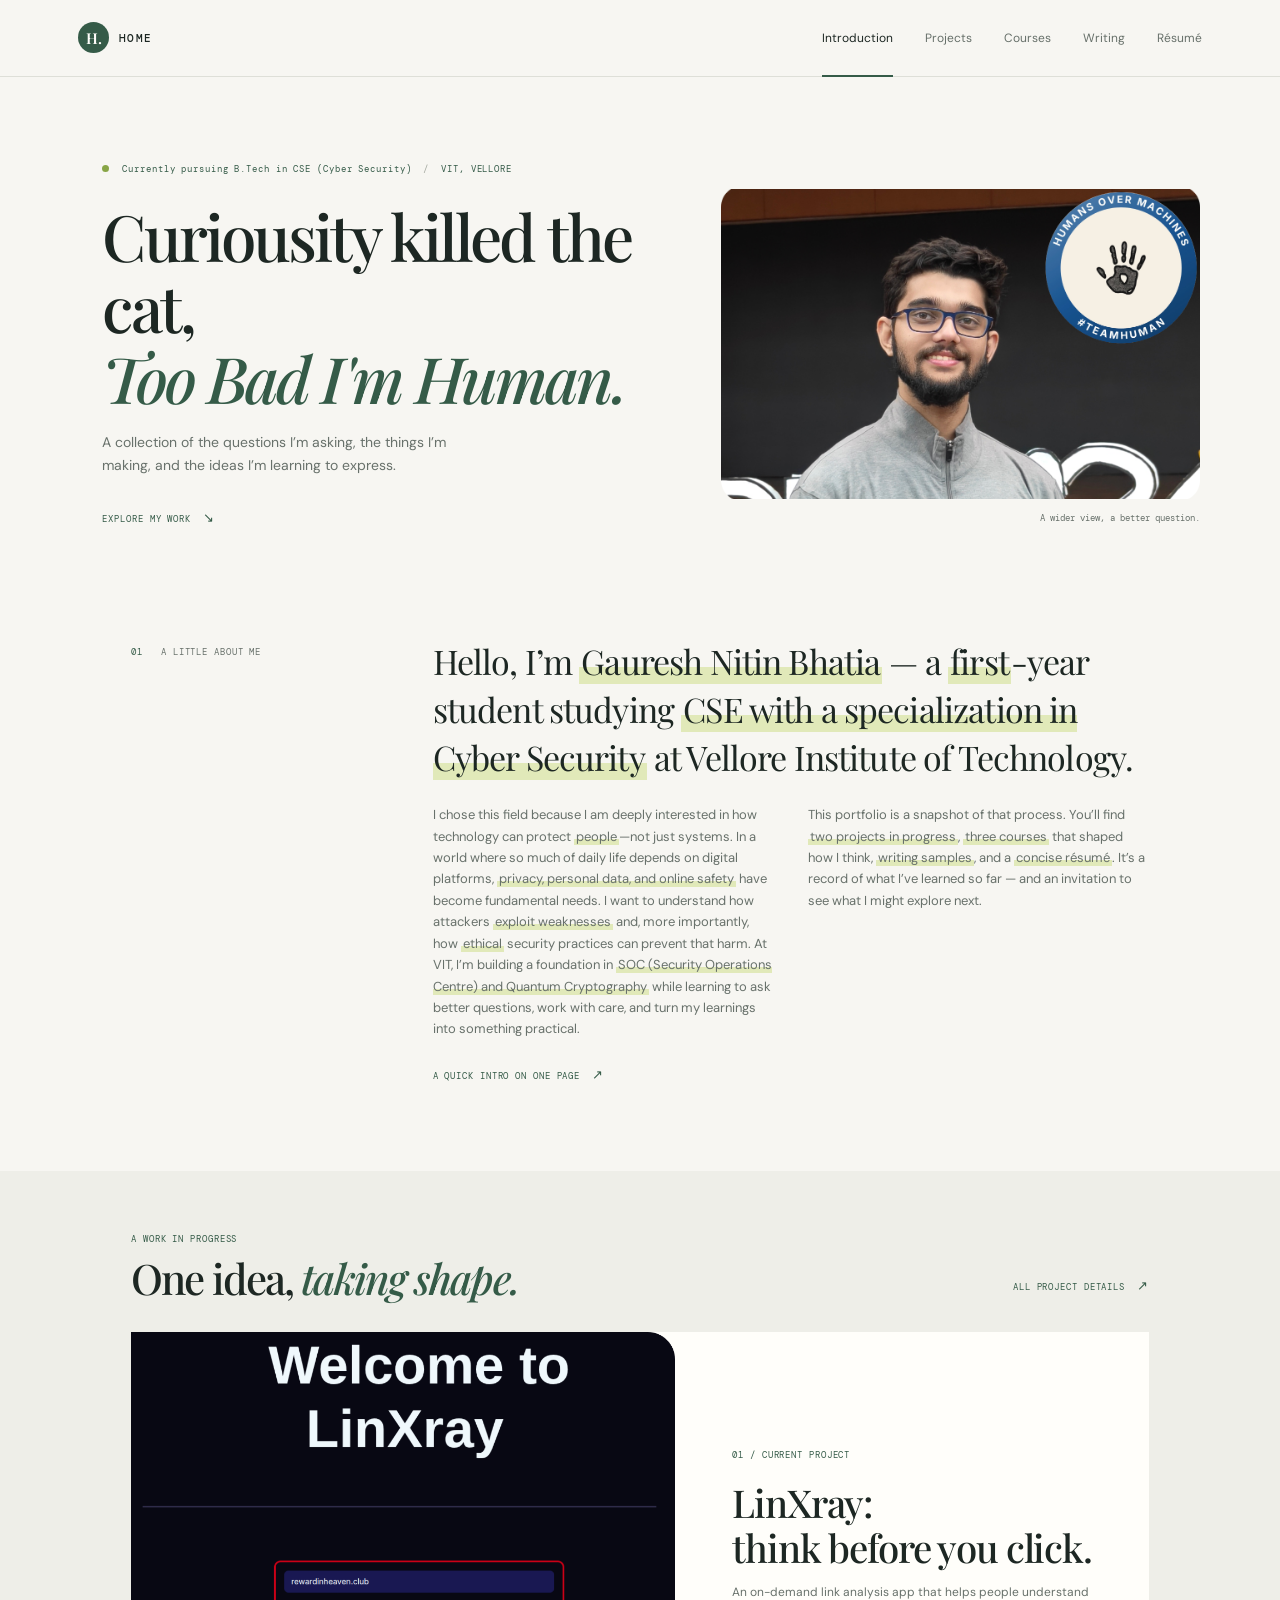
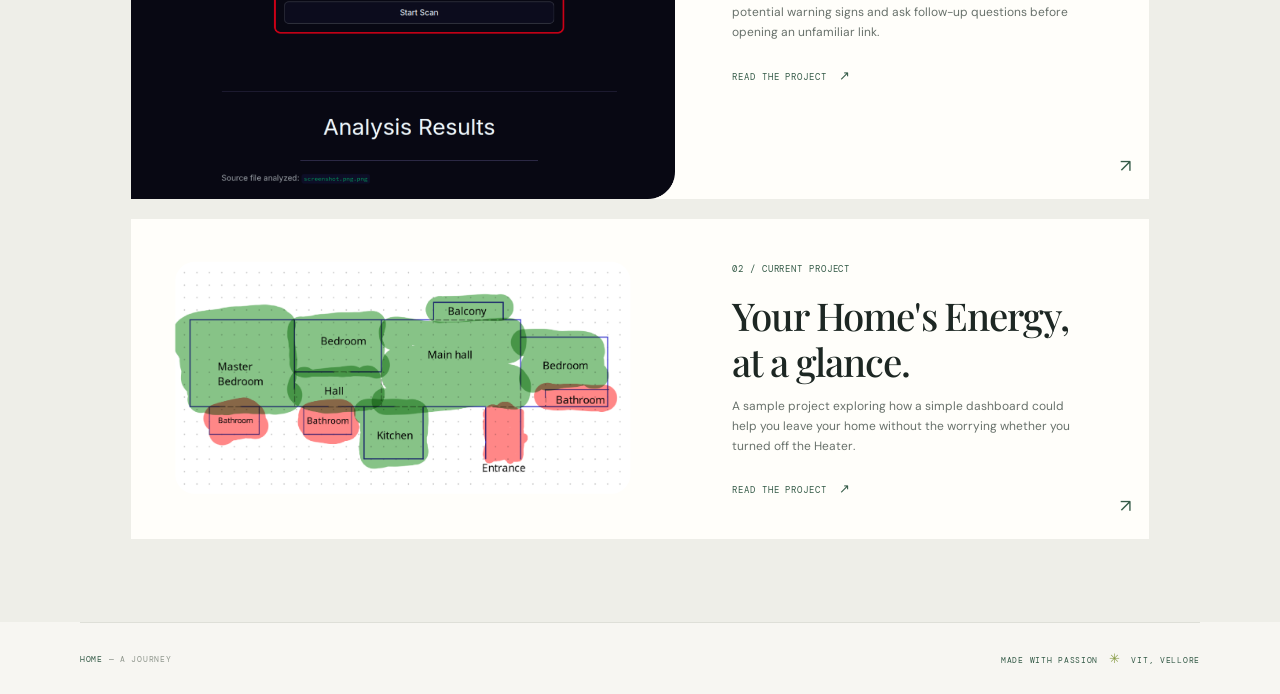
==== commit c6bdfcec: "Removed the contact me parts, reordered projects" ====
--- a/index.html
+++ b/index.html
@@ -20,7 +20,6 @@
         <a href="writing.html">Writing</a>
         <a href="resume.html">Résumé</a>
       </nav>
-      <a class="header-note" href="mailto:hello@example.com">LET’S CONNECT <span aria-hidden="true">↗</span></a>
     </header>
 
     <main>
--- a/styles.css
+++ b/styles.css
@@ -84,20 +84,12 @@
   content: "";
 }
 
-.header-note, .eyebrow, .text-link, .section-label, .project-number, .detail-number, .project-tags, .learning-points span, .cover-kicker, .cover-title > span, .resume-section > h3, .resume-date, .sample-attachment {
+.eyebrow, .text-link, .section-label, .project-number, .detail-number, .project-tags, .learning-points span, .cover-kicker, .cover-title > span, .resume-section > h3, .resume-date, .sample-attachment {
   font-family: var(--mono);
   font-size: 9px;
   letter-spacing: .1em;
 }
 
-.header-note {
-  flex-shrink: 0;
-  color: var(--green);
-  font-size: 9px;
-  text-decoration: none;
-}
-
-.header-note span { padding-left: 5px; font-size: 13px; }
 .page-shell { width: min(1120px, 87.8%); margin-right: auto; margin-left: auto; }
 
 .hero {
@@ -288,7 +280,6 @@
   .site-header { padding: 14px 6%; flex-wrap: wrap; gap: 6px 20px; }
   .site-nav { order: 3; width: 100%; justify-content: space-between; gap: 12px; }
   .site-nav a { padding: 10px 0; font-size: 11px; }
-  .site-header .header-note { margin-left: auto; }
   .hero { min-height: 420px; gap: 5%; }
   .hero-copy { padding-left: 0; }
   .intro-section { padding-right: 0; padding-left: 0; }
@@ -302,7 +293,6 @@
   .wordmark { font-size: 9px; }
   .site-nav { overflow-x: auto; justify-content: flex-start; gap: 21px; }
   .site-nav a { flex-shrink: 0; font-size: 10px; }
-  .header-note { font-size: 8px; }
   .hero { padding-top: 53px; padding-bottom: 56px; grid-template-columns: 1fr; gap: 34px; }
   .hero h1 { font-size: clamp(43px, 11vw, 58px); }
   .hero-art, .hero-art img { min-height: 230px; height: 230px; }
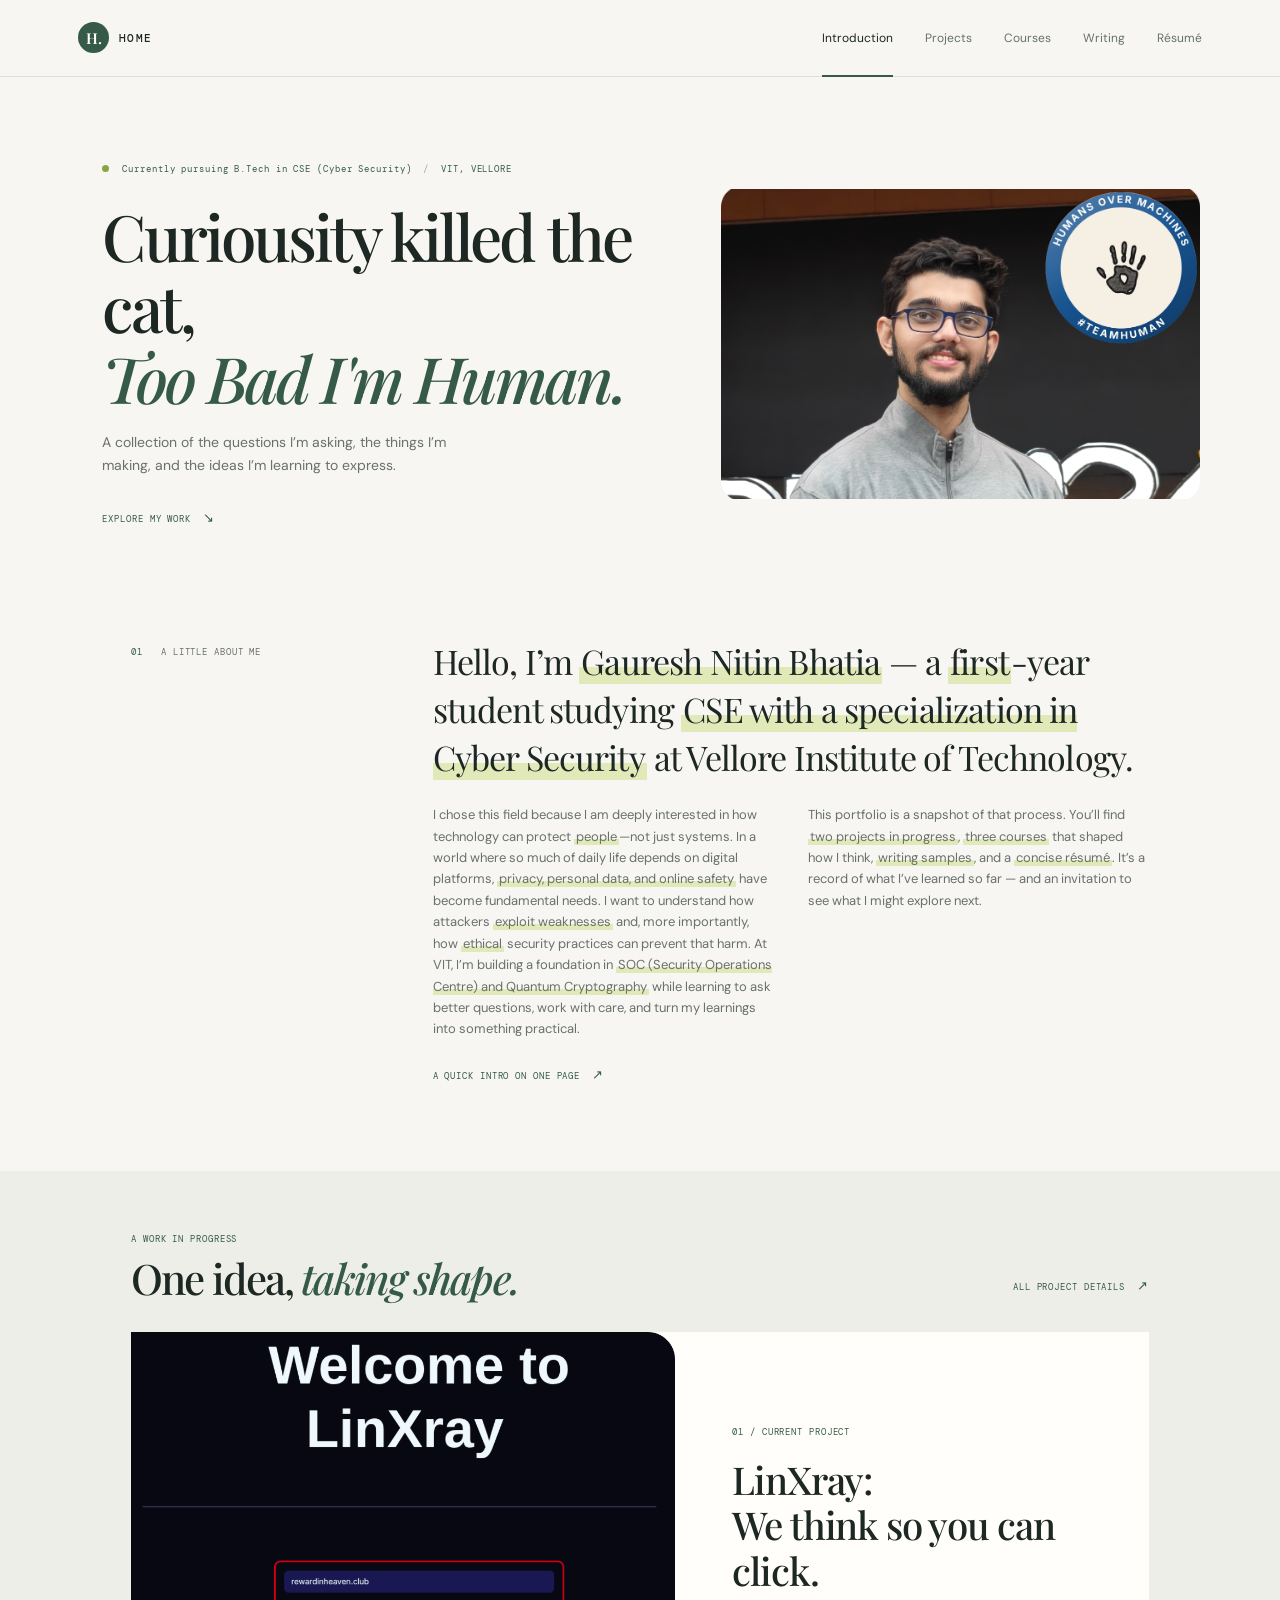
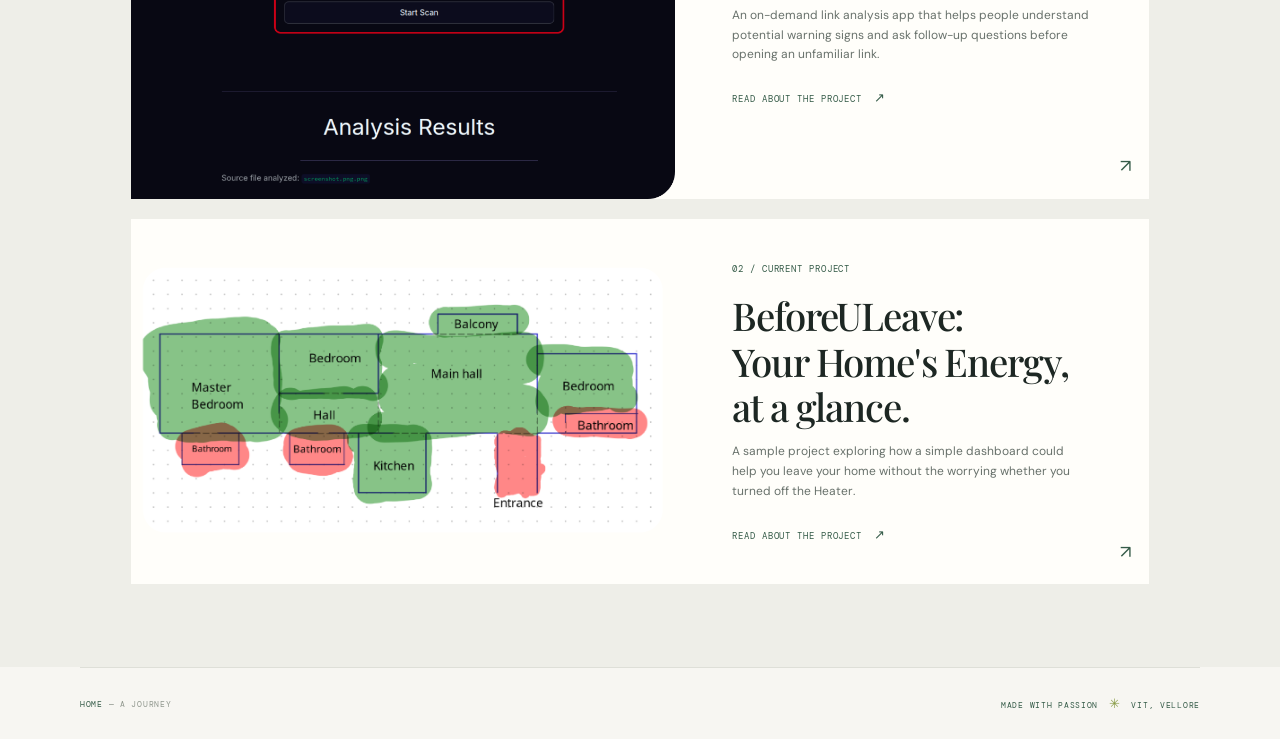
==== commit 336f1919: "Fixed some text" ====
--- a/index.html
+++ b/index.html
@@ -32,7 +32,6 @@
         </div>
         <div class="hero-art">
           <img src="assets/Index_photo.png" alt="Portrait of a student wearing glasses and a gray jacket, with a Humans Over Machines team badge">
-          <span class="image-caption">A wider view, a better question.</span>
         </div>
       </section>
 
@@ -63,9 +62,9 @@
             </div>
             <div class="feature-copy">
               <p class="eyebrow">01 / CURRENT PROJECT</p>
-              <h3>LinXray:<br>think before you click.</h3>
+              <h3>LinXray:<br>We think so you can click.</h3>
               <p>An on-demand link analysis app that helps people understand potential warning signs and ask follow-up questions before opening an unfamiliar link.</p>
-              <span class="text-link">READ THE PROJECT <span aria-hidden="true">↗</span></span>
+              <span class="text-link">READ ABOUT THE PROJECT <span aria-hidden="true">↗</span></span>
             </div>
             <span class="feature-arrow" aria-hidden="true">↗</span>
           </a>
@@ -75,9 +74,9 @@
             </div>
             <div class="feature-copy">
               <p class="eyebrow">02 / CURRENT PROJECT</p>
-              <h3>Your Home's Energy,<br>at a glance.</h3>
+              <h3>BeforeULeave:<br>Your Home's Energy, at a glance.</h3>
               <p>A sample project exploring how a simple dashboard could help you leave your home without the worrying whether you turned off the Heater.</p>
-              <span class="text-link">READ THE PROJECT <span aria-hidden="true">↗</span></span>
+              <span class="text-link">READ ABOUT THE PROJECT <span aria-hidden="true">↗</span></span>
             </div>
             <span class="feature-arrow" aria-hidden="true">↗</span>
           </a>
--- a/styles.css
+++ b/styles.css
@@ -225,13 +225,13 @@
 .writing-grid { display: grid; grid-template-columns: 1fr 1fr; gap: 30px; }
 .writing-sample { min-width: 0; }
 .writing-cover { position: relative; min-height: 350px; padding: 23px 25px; display: flex; flex-direction: column; justify-content: space-between; overflow: hidden; color: var(--white); background: #365646; }
-.subject-cover { background: #a75136; }
+.poetry-cover { background: #a75136; }
 .cover-kicker { position: relative; z-index: 1; display: flex; justify-content: space-between; color: rgba(255,255,255,.82); }
 .cover-decoration { position: absolute; top: 20px; right: 24px; color: rgba(231,237,196,.17); font: 270px/.9 var(--serif); }
-.subject-decoration { top: 58px; right: 30px; font: 150px/.9 var(--serif); }
+.math-decoration { top: 58px; right: 30px; font: 150px/.9 var(--serif); }
 .cover-title { position: relative; z-index: 1; }
 .cover-title > span { color: var(--lime); }
-.subject-cover .cover-title > span { color: #f1c89d; }
+.poetry-cover .cover-title > span { color: #f1c89d; }
 .cover-title h2 { margin: 10px 0 0; font: 500 clamp(29px, 3vw, 40px)/1.12 var(--serif); letter-spacing: -.03em; }
 .cover-meta { position: relative; z-index: 1; padding-top: 15px; display: flex; justify-content: space-between; gap: 12px; border-top: 1px solid rgba(255,255,255,.28); color: rgba(255,255,255,.69); font: 8px/1.6 var(--mono); letter-spacing: .08em; }
 .cover-meta strong { color: var(--white); font-size: 9px; font-weight: 400; }
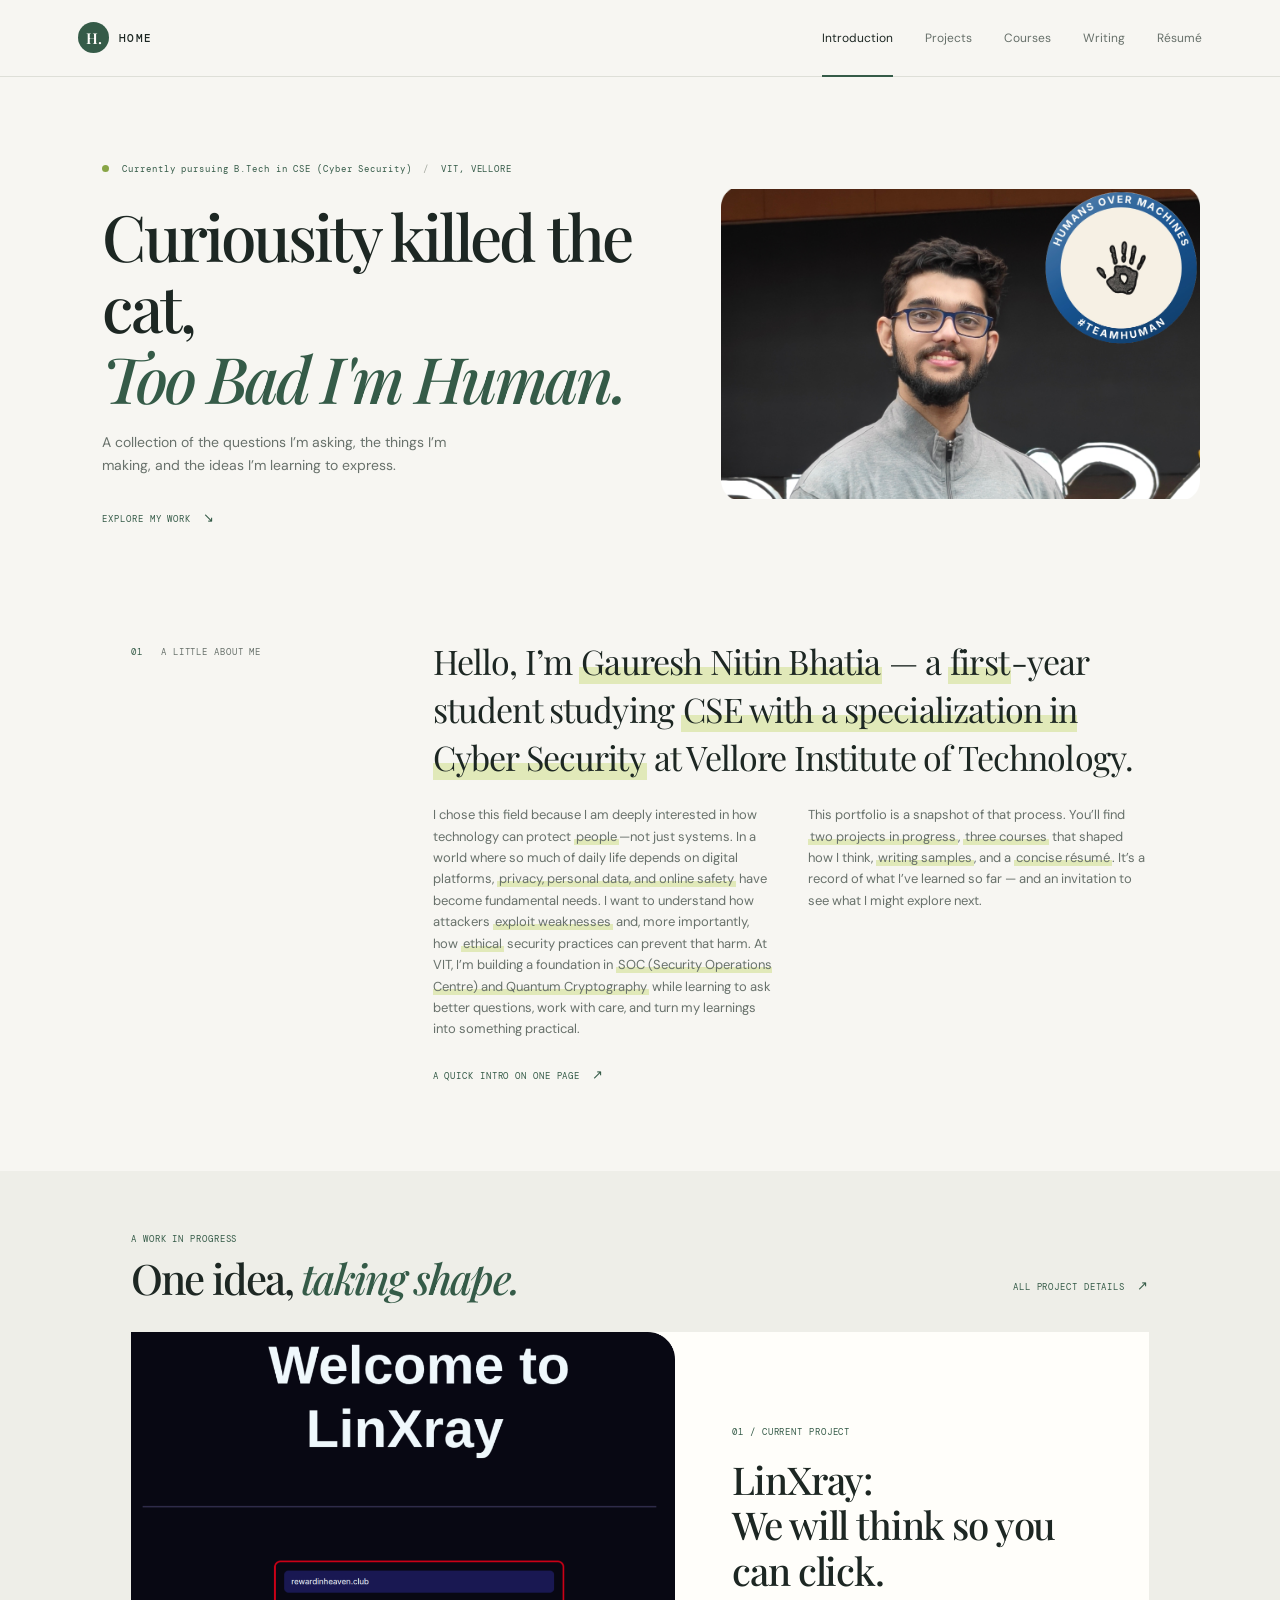
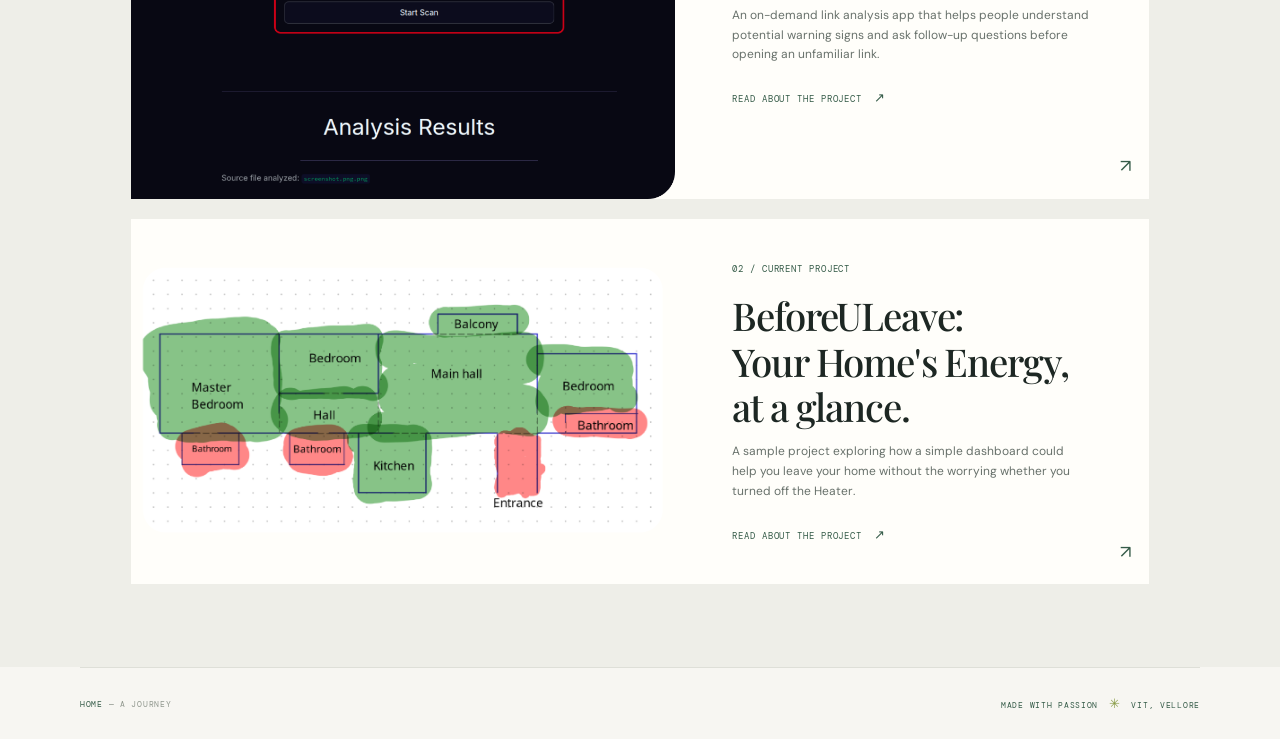
==== commit 9311b428: "Surface lvl changes" ====
--- a/index.html
+++ b/index.html
@@ -62,7 +62,7 @@
             </div>
             <div class="feature-copy">
               <p class="eyebrow">01 / CURRENT PROJECT</p>
-              <h3>LinXray:<br>We think so you can click.</h3>
+              <h3>LinXray:<br>We will think so you can click.</h3>
               <p>An on-demand link analysis app that helps people understand potential warning signs and ask follow-up questions before opening an unfamiliar link.</p>
               <span class="text-link">READ ABOUT THE PROJECT <span aria-hidden="true">↗</span></span>
             </div>
